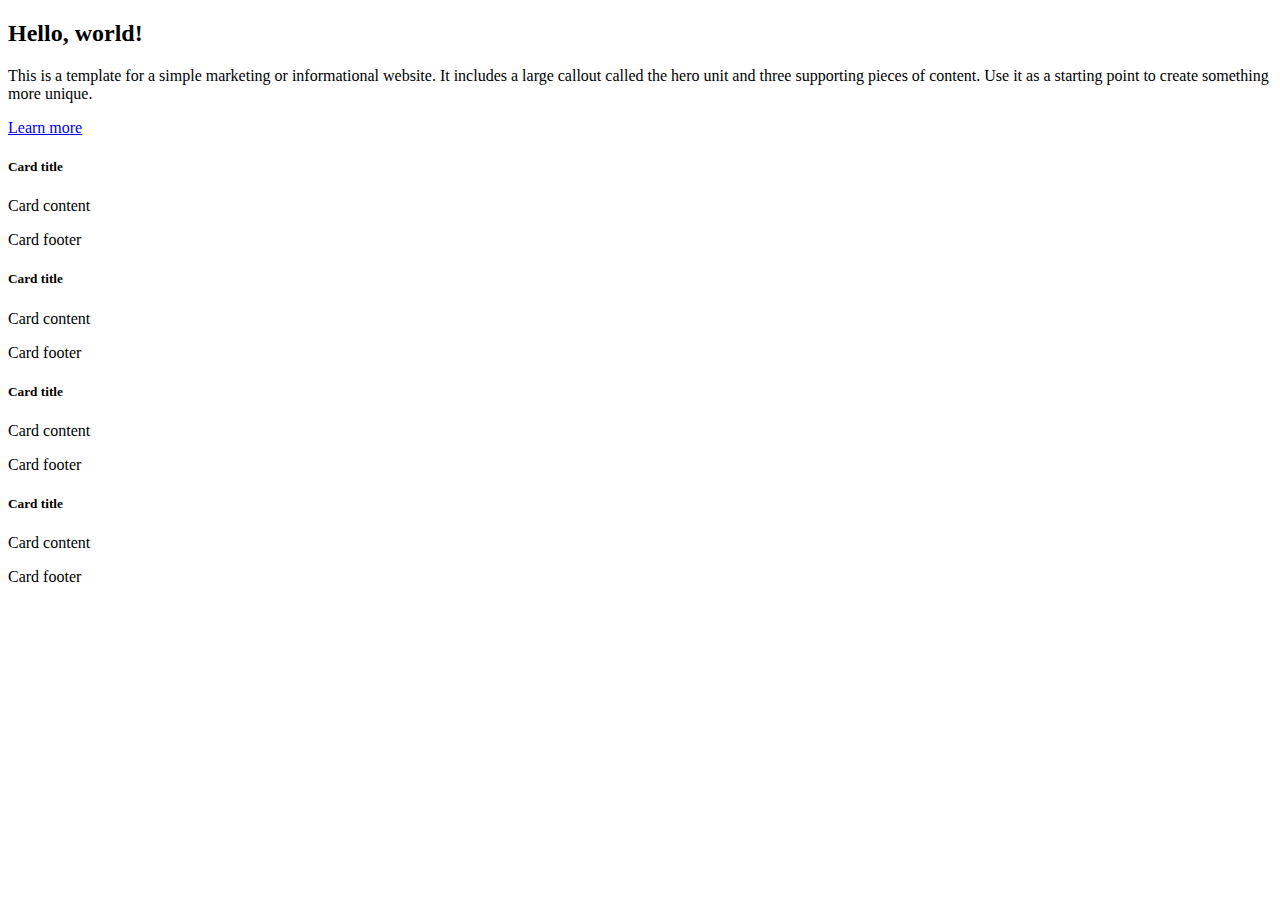
==== index.html @ 2749f9f8 "update" ====
<!DOCTYPE html>

<Head>
    <!-- <meta charset="utf-8">
    <meta http-equiv="X-UA-Compatible" content="IE=edge">
    <meta name="viewport" content="width=device-width, initial-scale=1"> -->

    <title>Home</title>

    <link href="css/bootstrap.min.css" rel="stylesheet">
    <link href="css/style.css" rel="stylesheet">
</Head>

<body>

<div class="container-fluid">

    <!-- Header -->
    <div class="row">
		<div class="col-md-4">
		</div>
		<div class="col-md-4">
		</div>
		<div class="col-md-4">
		</div>
	</div>

    <!-- Navbar -->
	<div class="row">
		<div class="col-md-3">
		</div>
		<div class="col-md-3">
		</div>
		<div class="col-md-3">
		</div>
		<div class="col-md-3">
		</div>
	</div>

    <!-- Jumbotron -->
	<div class="row">
		<div class="col-md-12">
			<div class="jumbotron">
				<h2>
					Hello, world!
				</h2>
				<p>
					This is a template for a simple marketing or informational website. It includes a large callout called the hero unit and three supporting pieces of content. Use it as a starting point to create something more unique.
				</p>
				<p>
					<a class="btn btn-primary btn-large" href="#">Learn more</a>
				</p>
			</div>
		</div>
	</div>

    <!-- Testimonials -->
	<div class="row">
		<div class="col-md-12">
		</div>
	</div>

    <!-- Recent News -->
	<div class="row">
		<div class="col-md-3">
			<div class="card">
				<h5 class="card-header">
					Card title
				</h5>
				<div class="card-body">
					<p class="card-text">
						Card content
					</p>
				</div>
				<div class="card-footer">
					Card footer
				</div>
			</div>
		</div>
		<div class="col-md-3">
			<div class="card">
				<h5 class="card-header">
					Card title
				</h5>
				<div class="card-body">
					<p class="card-text">
						Card content
					</p>
				</div>
				<div class="card-footer">
					Card footer
				</div>
			</div>
		</div>
		<div class="col-md-3">
			<div class="card">
				<h5 class="card-header">
					Card title
				</h5>
				<div class="card-body">
					<p class="card-text">
						Card content
					</p>
				</div>
				<div class="card-footer">
					Card footer
				</div>
			</div>
		</div>
		<div class="col-md-3">
			<div class="card">
				<h5 class="card-header">
					Card title
				</h5>
				<div class="card-body">
					<p class="card-text">
						Card content
					</p>
				</div>
				<div class="card-footer">
					Card footer
				</div>
			</div>
		</div>
	</div>

    <!-- Footer -->
	<div class="row">
		<div class="col-md-2">
		</div>
		<div class="col-md-2">
		</div>
		<div class="col-md-2">
		</div>
		<div class="col-md-2">
		</div>
		<div class="col-md-4">
		</div>
	</div>
</div>

</body>
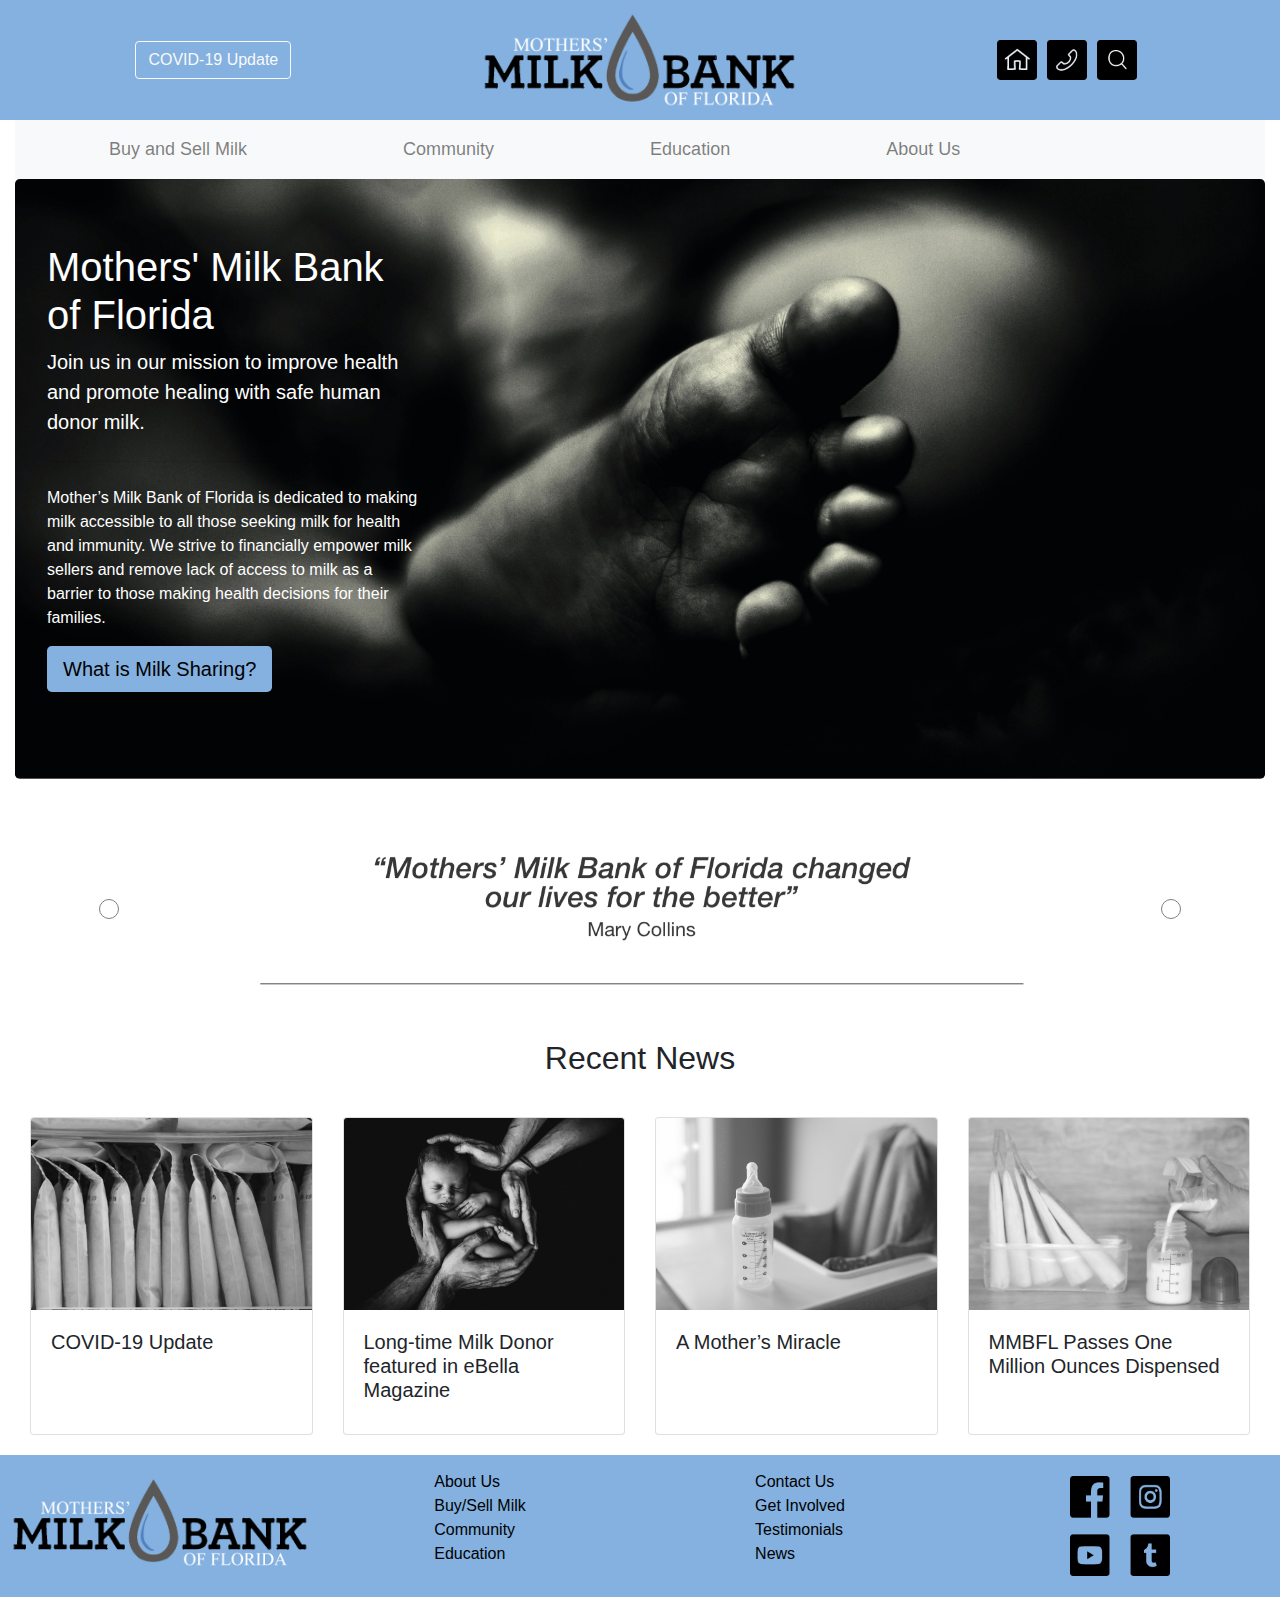
==== commit 11ff957c: "milk pages" ====
--- a/index.html
+++ b/index.html
@@ -1,142 +1,166 @@
 <!DOCTYPE html>
 
-<Head>
-    <!-- <meta charset="utf-8">
+<head>
+    <meta charset="utf-8">
     <meta http-equiv="X-UA-Compatible" content="IE=edge">
-    <meta name="viewport" content="width=device-width, initial-scale=1"> -->
+    <meta name="viewport" content="width=device-width, initial-scale=1">
 
     <title>Home</title>
 
     <link href="css/bootstrap.min.css" rel="stylesheet">
     <link href="css/style.css" rel="stylesheet">
-</Head>
+
+	<!-- Bootstrap CSS -->
+    <link rel="stylesheet" href="https://stackpath.bootstrapcdn.com/bootstrap/4.3.1/css/bootstrap.min.css" integrity="sha384-ggOyR0iXCbMQv3Xipma34MD+dH/1fQ784/j6cY/iJTQUOhcWr7x9JvoRxT2MZw1T" crossorigin="anonymous">
+
+	<!-- testimonial Carousel -->
+	<link rel="stylesheet" href="https://maxcdn.bootstrapcdn.com/bootstrap/4.0.0-alpha.6/css/bootstrap.min.css" integrity="sha384-rwoIResjU2yc3z8GV/NPeZWAv56rSmLldC3R/AZzGRnGxQQKnKkoFVhFQhNUwEyJ" crossorigin="anonymous">
+	<script src="https://code.jquery.com/jquery-3.1.1.slim.min.js" integrity="sha384-A7FZj7v+d/sdmMqp/nOQwliLvUsJfDHW+k9Omg/a/EheAdgtzNs3hpfag6Ed950n" crossorigin="anonymous"></script>
+	<script src="https://maxcdn.bootstrapcdn.com/bootstrap/4.0.0-alpha.6/js/bootstrap.min.js" integrity="sha384-vBWWzlZJ8ea9aCX4pEW3rVHjgjt7zpkNpZk+02D9phzyeVkE+jo0ieGizqPLForn" crossorigin="anonymous"></script>
+
+
+</head>
 
 <body>
 
 <div class="container-fluid">
 
-    <!-- Header -->
-    <div class="row">
-		<div class="col-md-4">
+    <!-- Header -->	
+	<div class="row header">
+		<div class="col-md-4" id="covid">
+			<button type="button" class="btn btn-outline-light">COVID-19 Update</button>
 		</div>
-		<div class="col-md-4">
+		<div class="col-md-4" id="logo">
+			<a href="index.html"><img src="images/logo2.png" alt="" class="img-responsive" id="logoMain"></a>
 		</div>
-		<div class="col-md-4">
+		<div class="col-md-4 navIcons">
+			<a href="index.html"><img src="images/homeIcon.png" alt="..." id="homeIcon" style="padding: 5px; height: 50px;"></a>
+			<img src="images/callIcon.png" alt="..." style="padding: 5px; height: 50px;">
+			<img src="images/searchIcon.png" alt="..." style="padding: 5px; height: 50px;">
 		</div>
 	</div>
 
-    <!-- Navbar -->
-	<div class="row">
-		<div class="col-md-3">
+	<!-- Navbar -->
+	<nav class="navbar navbar-expand-lg navbar-light bg-light">
+		<!-- <a class="navbar-brand" href="#">Navbar</a> -->
+		<button class="navbar-toggler" type="button" data-toggle="collapse" data-target="#navbarSupportedContent" aria-controls="navbarSupportedContent" aria-expanded="false" aria-label="Toggle navigation">
+		  <span class="navbar-toggler-icon"></span>
+		</button>
+	  
+		<div class="collapse navbar-collapse" id="navbarSupportedContent">
+		  <ul class="navbar-nav mr-auto">
+			<!-- <li class="nav-item active">
+			  <a class="nav-link" href="#">Buy and Sell Milk<span class="sr-only">(current)</span></a>
+			</li> -->
+			<li class="nav-item">
+			  <a class="nav-link" href="milkOverview.html">Buy and Sell Milk</a>
+			</li>
+			<li class="nav-item">
+				<a class="nav-link" href="community.html">Community</a>
+			  </li>
+			<li class="nav-item">
+			<a class="nav-link" href="#">Education</a>
+			</li>
+			<li class="nav-item">
+				<a class="nav-link" href="aboutUs.html">About Us</a>
+			</li>
+		  </ul>
 		</div>
-		<div class="col-md-3">
-		</div>
-		<div class="col-md-3">
-		</div>
-		<div class="col-md-3">
-		</div>
-	</div>
+	  </nav>
 
     <!-- Jumbotron -->
-	<div class="row">
-		<div class="col-md-12">
-			<div class="jumbotron">
-				<h2>
-					Hello, world!
-				</h2>
-				<p>
-					This is a template for a simple marketing or informational website. It includes a large callout called the hero unit and three supporting pieces of content. Use it as a starting point to create something more unique.
+	<div class="jumbotron">
+		<div class="row">
+			<div class="col-lg-4 col-md-8 jumboText">
+				<h1>Mothers' Milk Bank of Florida</h1>
+				<p class="lead">Join us in our mission to improve health and promote healing with safe human donor milk.</p>
+				<hr class="my-4">
+				<p>Mother’s Milk Bank of Florida is dedicated to making milk accessible to all those seeking milk for health and immunity. We strive to financially empower milk sellers and remove lack of access to milk as a barrier to those making health decisions for their families. </p>
+				<p class="lead">
+				<a class="btn btn-primary btn-lg" href="milkOverview.html">What is Milk Sharing?</a>
 				</p>
-				<p>
-					<a class="btn btn-primary btn-large" href="#">Learn more</a>
-				</p>
-			</div>
+	  		</div>
 		</div>
 	</div>
 
     <!-- Testimonials -->
-	<div class="row">
-		<div class="col-md-12">
+	<div id="carouselExampleControls" class="carousel slide" data-ride="carousel">
+		<div class="carousel-inner">
+		  <div class="carousel-item active">
+			<img class="d-block w-100" src="images/testimonial1.png" alt="First slide">
+		  </div>
+		  <div class="carousel-item">
+			<img class="d-block w-100" src="images/testimonial4.png" alt="Second slide">
+		  </div>
+		</div>
+		<a class="carousel-control-prev" href="#carouselExampleControls" role="button" data-slide="prev">
+		  <span class="carousel-control-prev-icon" aria-hidden="true"></span>
+		  <span class="sr-only">Previous</span>
+		</a>
+		<a class="carousel-control-next" href="#carouselExampleControls" role="button" data-slide="next">
+		  <span class="carousel-control-next-icon" aria-hidden="true"></span>
+		  <span class="sr-only">Next</span>
+		</a>
+	  </div>
+
+    <!-- Recent News -->
+	<div class="col-md-12 news">
+		<h2>Recent News</h2>
+	<div class="card-deck py-0">
+		<div class="card">
+		  <img src="images/Milk bags.png" class="card-img-top" alt="...">
+		  <div class="card-body">
+			<h5 class="card-title">COVID-19 Update</h5>
+		  </div>
+		</div>
+		<div class="card">
+		  <img src="images/isaac-quesada-dZYI4ga2eUA-unsplash.jpg" class="card-img-top" alt="...">
+		  <div class="card-body">
+			<h5 class="card-title">Long-time Milk Donor featured in eBella Magazine</h5>
+		  </div>
+		</div>
+		<div class="card">
+		  <img src="images/Baby bottle.jpg" class="card-img-top" alt="...">
+		  <div class="card-body">
+			<h5 class="card-title">A Mother’s Miracle</h5>
+		  </div>
+		</div>
+		<div class="card">
+			<img src="images/Milk bottle with milk bags.png" class="card-img-top" alt="...">
+			<div class="card-body">
+			  <h5 class="card-title">MMBFL Passes One Million Ounces Dispensed</h5>
+			</div>
+		  </div>
+	</div>
+	</div>
+	
+	<!-- Footer -->
+	<div class="row footer">
+		<div class="col-md-3 footerItem" id="logoBottom">
+			<img class="mb-2" src="images/logo2.png" alt="" width="300" height="auto">
+		</div>
+		<div class="col-md-3 footerText">
+			<ul class="list-unstyled text-small">
+				<li><a class="link-secondary" href="aboutUs.html">About Us</a></li>
+				<li><a class="link-secondary" href="buyMilk.html">Buy/Sell Milk</a></li>
+				<li><a class="link-secondary" href="community.html">Community</a></li>
+				<li><a class="link-secondary" href="#">Education</a></li>
+			  </ul>
+		</div>
+		<div class="col-md-3 footerText">
+			<ul class="list-unstyled text-small">
+				<li><a class="link-secondary" href="aboutUs.html">Contact Us</a></li>
+				<li><a class="link-secondary" href="aboutUs.html">Get Involved</a></li>
+				<li><a class="link-secondary" href="aboutUs.html">Testimonials</a></li>
+				<li><a class="link-secondary" href="aboutUs.html">News</a></li>
+			  </ul>
+		</div>
+		<div class="col-md-3 footerItem">
+			<img src="images/socialicons.png" alt="" width="100" height="100">
 		</div>
 	</div>
 
-    <!-- Recent News -->
-	<div class="row">
-		<div class="col-md-3">
-			<div class="card">
-				<h5 class="card-header">
-					Card title
-				</h5>
-				<div class="card-body">
-					<p class="card-text">
-						Card content
-					</p>
-				</div>
-				<div class="card-footer">
-					Card footer
-				</div>
-			</div>
-		</div>
-		<div class="col-md-3">
-			<div class="card">
-				<h5 class="card-header">
-					Card title
-				</h5>
-				<div class="card-body">
-					<p class="card-text">
-						Card content
-					</p>
-				</div>
-				<div class="card-footer">
-					Card footer
-				</div>
-			</div>
-		</div>
-		<div class="col-md-3">
-			<div class="card">
-				<h5 class="card-header">
-					Card title
-				</h5>
-				<div class="card-body">
-					<p class="card-text">
-						Card content
-					</p>
-				</div>
-				<div class="card-footer">
-					Card footer
-				</div>
-			</div>
-		</div>
-		<div class="col-md-3">
-			<div class="card">
-				<h5 class="card-header">
-					Card title
-				</h5>
-				<div class="card-body">
-					<p class="card-text">
-						Card content
-					</p>
-				</div>
-				<div class="card-footer">
-					Card footer
-				</div>
-			</div>
-		</div>
-	</div>
 
-    <!-- Footer -->
-	<div class="row">
-		<div class="col-md-2">
-		</div>
-		<div class="col-md-2">
-		</div>
-		<div class="col-md-2">
-		</div>
-		<div class="col-md-2">
-		</div>
-		<div class="col-md-4">
-		</div>
-	</div>
-</div>
-
+	<!-- Testimonial Slider -->
+	<script type="text/javascript" src="https://ajax.googleapis.com/ajax/libs/jquery/3.3.1/jquery.min.js"></script>
 </body>--- a/css/style.css
+++ b/css/style.css
@@ -0,0 +1,317 @@
+/* General */
+p {
+    font-family: Arial, Helvetica, sans-serif;
+}
+
+h1 {
+    font-family: Arial, Helvetica, sans-serif;
+    font-weight: bold;
+}
+
+.btn.btn-primary.btn-lg {
+    color: black !important;
+    background-color: #84B1E0 !important;
+    border: none;
+}
+
+
+/* Homepage */
+#covid {
+    display: flex;
+    justify-content: center;
+    align-items: center;
+    font-family: Arial, Helvetica, sans-serif;
+  }
+
+
+#logo {
+    display: flex;
+    justify-content: center;
+    align-items: center;
+  }
+
+#logoMain {
+    height: 100px;
+    display: flex;
+    justify-content: center;
+    align-items: center;
+}
+
+img a {
+    padding: 5px; 
+    max-height: 50%;
+}
+
+.header {
+    background-color: #84B1E0;
+    padding-top: 10px;
+    padding-bottom: 10px;
+}
+
+.navBar {
+    background-color: white;
+}
+
+.navIcons {
+    display: flex;
+    justify-content: center;
+    align-items: center;
+}
+
+.navItem {
+    display: flex;
+    justify-content: center;
+    align-items: center;
+    padding-bottom: 10px;
+    padding-top: 10px;
+    font-weight: bolder;
+}
+
+.navbar-custom .nav-item.active .nav-link,
+.navbar-custom .nav-item:hover .nav-link {
+    color: black !important;
+    font-weight: bold !important;
+}
+
+.nav-item {
+    font-size: large !important;
+    padding-left: 70px !important;
+    padding-right: 70px !important;
+}
+
+.news {
+    padding-bottom: 20px;
+}
+
+
+.jumbotron {
+    background-image: url("../images/babyFoot.png");
+    background-size: cover;
+    color: white;
+    height: 600px;
+  }
+
+.jumboText {
+    padding-left: 30px;
+}
+
+/* Testimonials */
+.carousel-control-prev-icon, .carousel-control-next-icon {
+    height: 100px;
+    width: 100px;
+    outline: black;
+    background-color: rgba(0, 0, 0, 0.3);
+    background-size: 100%, 100%;
+    border-radius: 50%;
+    border: 1px solid black;
+}
+
+/* Recent News */
+.news h2 {
+    display: flex;
+    justify-content: center;
+    padding-top: 1em;
+    padding-bottom: 1em;
+}
+
+.card-img-top {
+    width: 100%;
+    height: 15vw;
+    object-fit: cover;
+}
+
+/* Footer */
+.footer {
+    background-color: #84B1E0;
+    padding-bottom: 15px;
+    padding-top: 15px;
+}
+
+.footerItem {
+    display: flex;
+    justify-content: center;
+    align-items: center;
+}
+
+.link-secondary {
+    color: black !important;
+}
+
+.footerText {
+    display: flex;
+    justify-content: center;
+    align-items: center;
+}
+
+
+
+/* About Us */
+#getInvolved {
+    background-color: cadetblue;
+}
+
+.aboutItem h2 {
+    display: flex;
+    justify-content: center;
+    padding-top: 1em;
+    padding-bottom: 1em;
+}
+
+#testimonials {
+    background-color: darkseagreen;
+}
+
+.blockquote-custom {
+    position: relative;
+    font-size: 1.1rem;
+  }
+
+  /* .quoteCards {
+      margin-top: none !important;
+  } */
+
+#aboutUs {
+    background-color: lightsteelblue;
+}
+
+#history {
+    background-color: thistle;
+}
+
+/* Milk Pages */
+.choiceBtns {
+    padding-top: 2em;
+}
+
+/* .milkForm {
+    background-color:bisque;
+} */
+
+.milkPage {
+    background-color: black;
+}
+
+.white {
+    color: white;
+}
+
+.formBox {
+    margin: 3em;
+    background-color: white;
+}
+
+.milkCard {
+    padding: 2em;
+}
+
+.milkCopy {
+    padding: 50px;
+}
+
+#milkMap {
+    max-width: 75%;
+    max-height: auto;
+}
+
+.formTitle {
+    text-align: center;
+    padding-bottom: 1em;
+}
+
+.form-total-labels {
+    justify-content: right;
+}
+
+.formText {
+    padding-bottom: 2em;
+}
+
+.accounting {
+    padding-top: 2em;
+}
+
+.acceptTerms {
+    padding-top: 3em;
+}
+
+h1.white {
+    padding-bottom: 1em;
+}
+
+.choiceBtns {
+    display: flex;
+    justify-content: space-between;
+}
+
+.milkPage {
+    background-image: url(../images/babyChest.jpg);
+    background-size: cover;
+    box-shadow: inset 0 0 0 1000px rgba(0,0,0,.7);
+}
+
+.milkPageShort {
+    height: 700px;
+}
+
+/* Modal */
+.modal-login {
+	width: 320px;
+}
+.modal-login .modal-content {
+	border-radius: 1px;
+	border: none;
+}
+.modal-login .modal-header {
+	position: relative;
+	justify-content: center;
+	background: #f2f2f2;
+}
+.modal-login .modal-body {
+	padding: 30px;
+}
+.modal-login .modal-footer {
+	background: #f2f2f2;
+}
+.modal-login h4 {
+	text-align: center;
+	font-size: 26px;
+}
+.modal-login label {
+	font-weight: normal;
+	font-size: 13px;
+}
+.modal-login .form-control, .modal-login .btn {
+	min-height: 38px;
+	border-radius: 2px; 
+}
+.modal-login .hint-text {
+	text-align: center;
+}
+.modal-login .close {
+	position: absolute;
+	top: 15px;
+	right: 15px;
+}
+.modal-login .checkbox-inline {
+	margin-top: 12px;
+}
+.modal-login input[type="checkbox"] {
+	position: relative;
+	top: 1px;
+}
+.modal-login .btn {
+	min-width: 100px;
+	background: #3498db;
+	border: none;
+	line-height: normal;
+}
+.modal-login .btn:hover, .modal-login .btn:focus {
+	background: #248bd0;
+}
+.modal-login .hint-text a {
+	color: #999;
+}
+.trigger-btn {
+	display: inline-block;
+	margin: 100px auto;
+}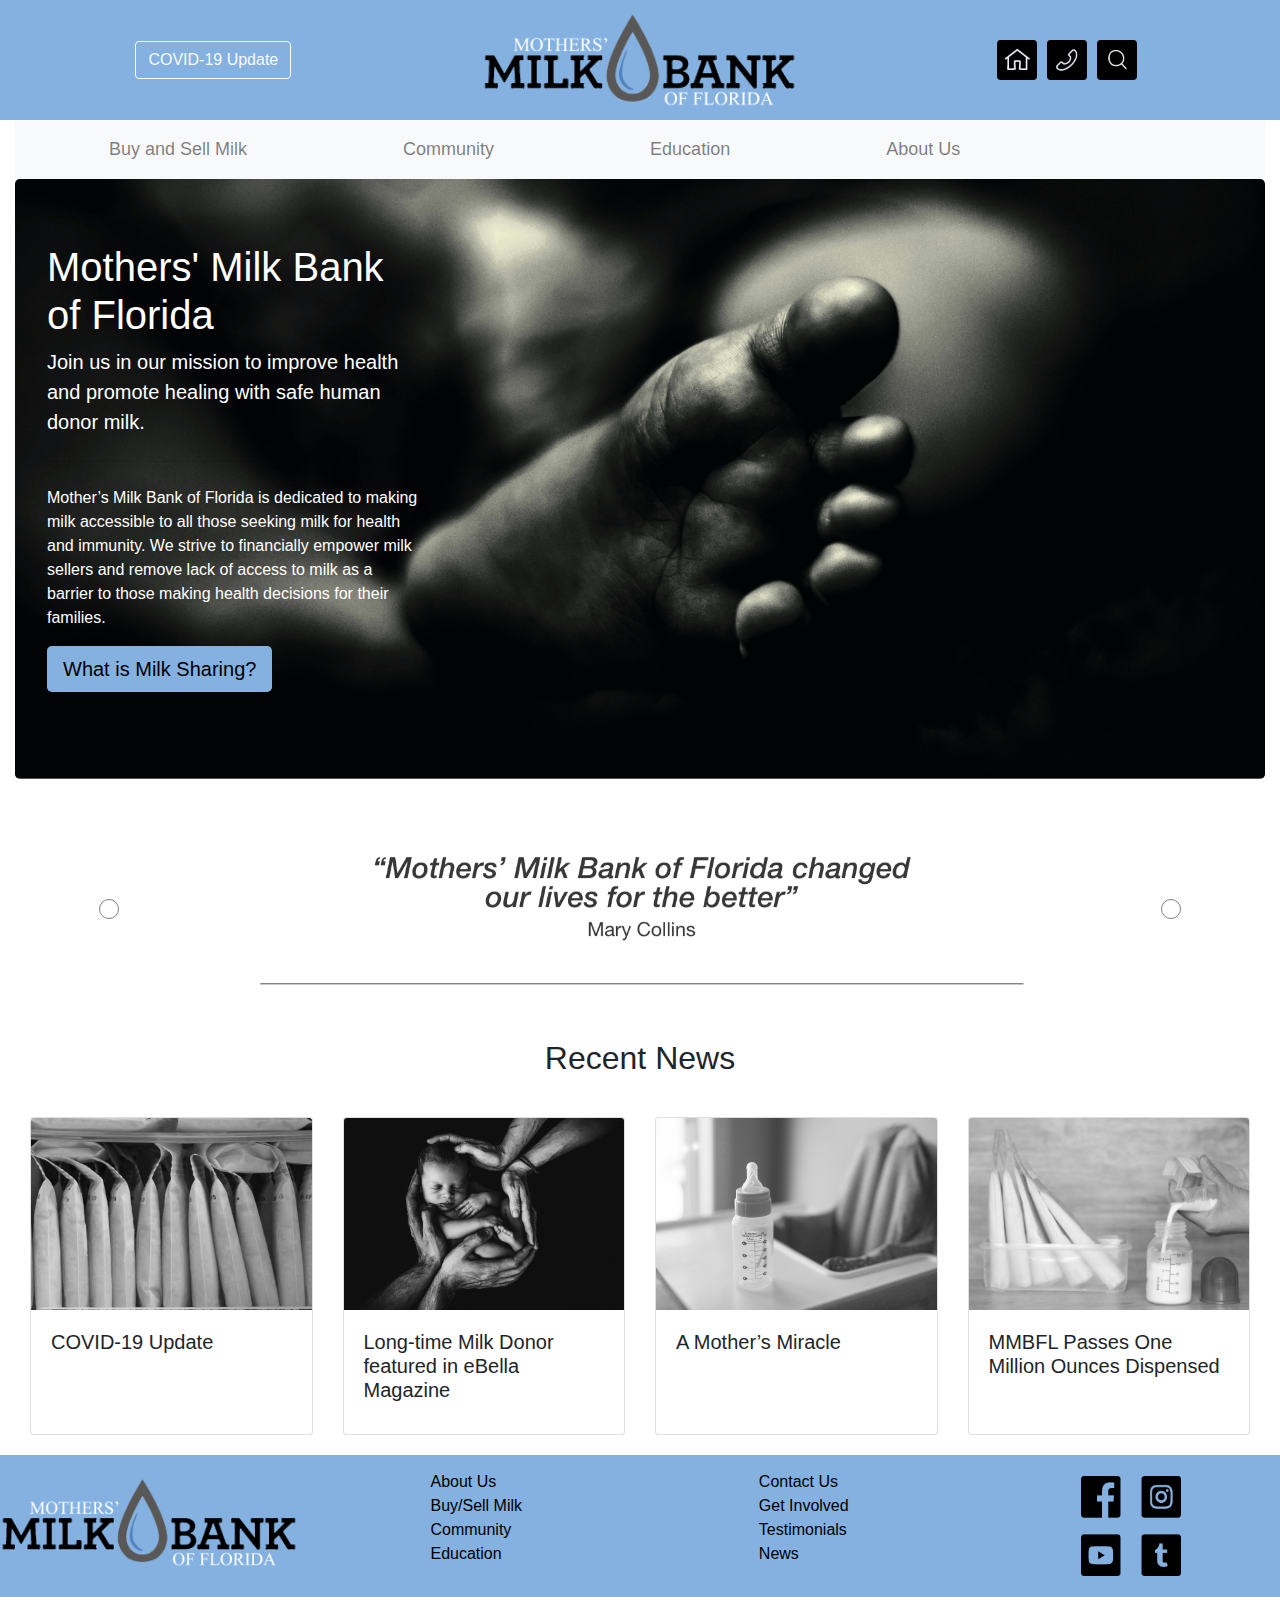
==== commit 9d9f81b3: "community" ====
--- a/index.html
+++ b/index.html
@@ -104,7 +104,7 @@
 	  </div>
 
     <!-- Recent News -->
-	<div class="col-md-12 news">
+	<div class="col-md-12 aboutItem recentNews">
 		<h2>Recent News</h2>
 	<div class="card-deck py-0">
 		<div class="card">
@@ -130,6 +130,7 @@
 			<div class="card-body">
 			  <h5 class="card-title">MMBFL Passes One Million Ounces Dispensed</h5>
 			</div>
+		  </div>
 		  </div>
 	</div>
 	</div>
--- a/css/style.css
+++ b/css/style.css
@@ -4,6 +4,11 @@
 }
 
 h1 {
+    font-family: Arial, Helvetica, sans-serif;
+    font-weight: bold;
+}
+
+h2 {
     font-family: Arial, Helvetica, sans-serif;
     font-weight: bold;
 }
@@ -90,6 +95,14 @@
     color: white;
     height: 600px;
   }
+
+.jumbotronCommunity {
+    background-image: url("../images/feeding.jpg") !important;
+    background-size: cover;
+    color: white;
+    box-shadow: inset 0 0 0 1000px rgba(0,0,0,.7);
+    height: 400px;
+    }
 
 .jumboText {
     padding-left: 30px;
@@ -120,6 +133,10 @@
     object-fit: cover;
 }
 
+.recentNews {
+    padding-bottom: 20px;
+}
+
 /* Footer */
 .footer {
     background-color: #84B1E0;
@@ -147,7 +164,10 @@
 
 /* About Us */
 #getInvolved {
-    background-color: cadetblue;
+    background-image: url(../images/dad.jpg);
+    background-size: cover;
+    box-shadow: inset 0 0 0 1000px rgba(0,0,0,.7);
+    color: white;
 }
 
 .aboutItem h2 {
@@ -157,8 +177,33 @@
     padding-bottom: 1em;
 }
 
+.donateBtns {
+    padding-top: 50px;
+    display: flex;
+    justify-content: center;
+    padding-bottom: 20px;
+}
+
+.giveBtns {
+    display: flex;
+    justify-content: space-around;
+}
+
+.btn-circle.btn-xl { 
+    width: 120px; 
+    height: 120px; 
+    /* padding: 10px 16px;  */
+    border-radius: 60px; 
+    font-size: 14px; 
+    text-align: center; 
+} 
+
 #testimonials {
-    background-color: darkseagreen;
+    background-color: white;
+}
+
+.testimonialHeadline {
+    padding-bottom: 0px;
 }
 
 .blockquote-custom {
@@ -171,11 +216,48 @@
   } */
 
 #aboutUs {
-    background-color: lightsteelblue;
+    background-color: #84B1E0;
+    padding-bottom: 20px;
 }
 
 #history {
-    background-color: thistle;
+    background-image: url(../images/pump.png);
+    background-size: cover;
+    box-shadow: inset 0 0 0 1000px rgba(0,0,0,.7);
+    color: white;
+}
+
+.contact {
+    display: flex;
+    justify-content: center;
+    align-items: center;
+    background-color: #EFEFEF;
+    padding-bottom: 20px;
+    padding-top: 20px;
+}
+
+.address {
+    display: flex;
+    justify-content: center;
+    align-items: center;
+    padding-top: 30px;
+}
+
+/* Community page */
+.communityBtns {
+    padding-top: 20px;
+    display: flex;
+    justify-content: center;
+    padding-bottom: 20px;
+}
+
+.comBtns {
+    display: flex;
+    justify-content: space-around;
+}
+
+.posts {
+    padding-left: 75px;
 }
 
 /* Milk Pages */
@@ -187,9 +269,9 @@
     background-color:bisque;
 } */
 
-.milkPage {
+/* .milkPage {
     background-color: black;
-}
+} */
 
 .white {
     color: white;
@@ -314,4 +396,5 @@
 .trigger-btn {
 	display: inline-block;
 	margin: 100px auto;
-}+}
+
